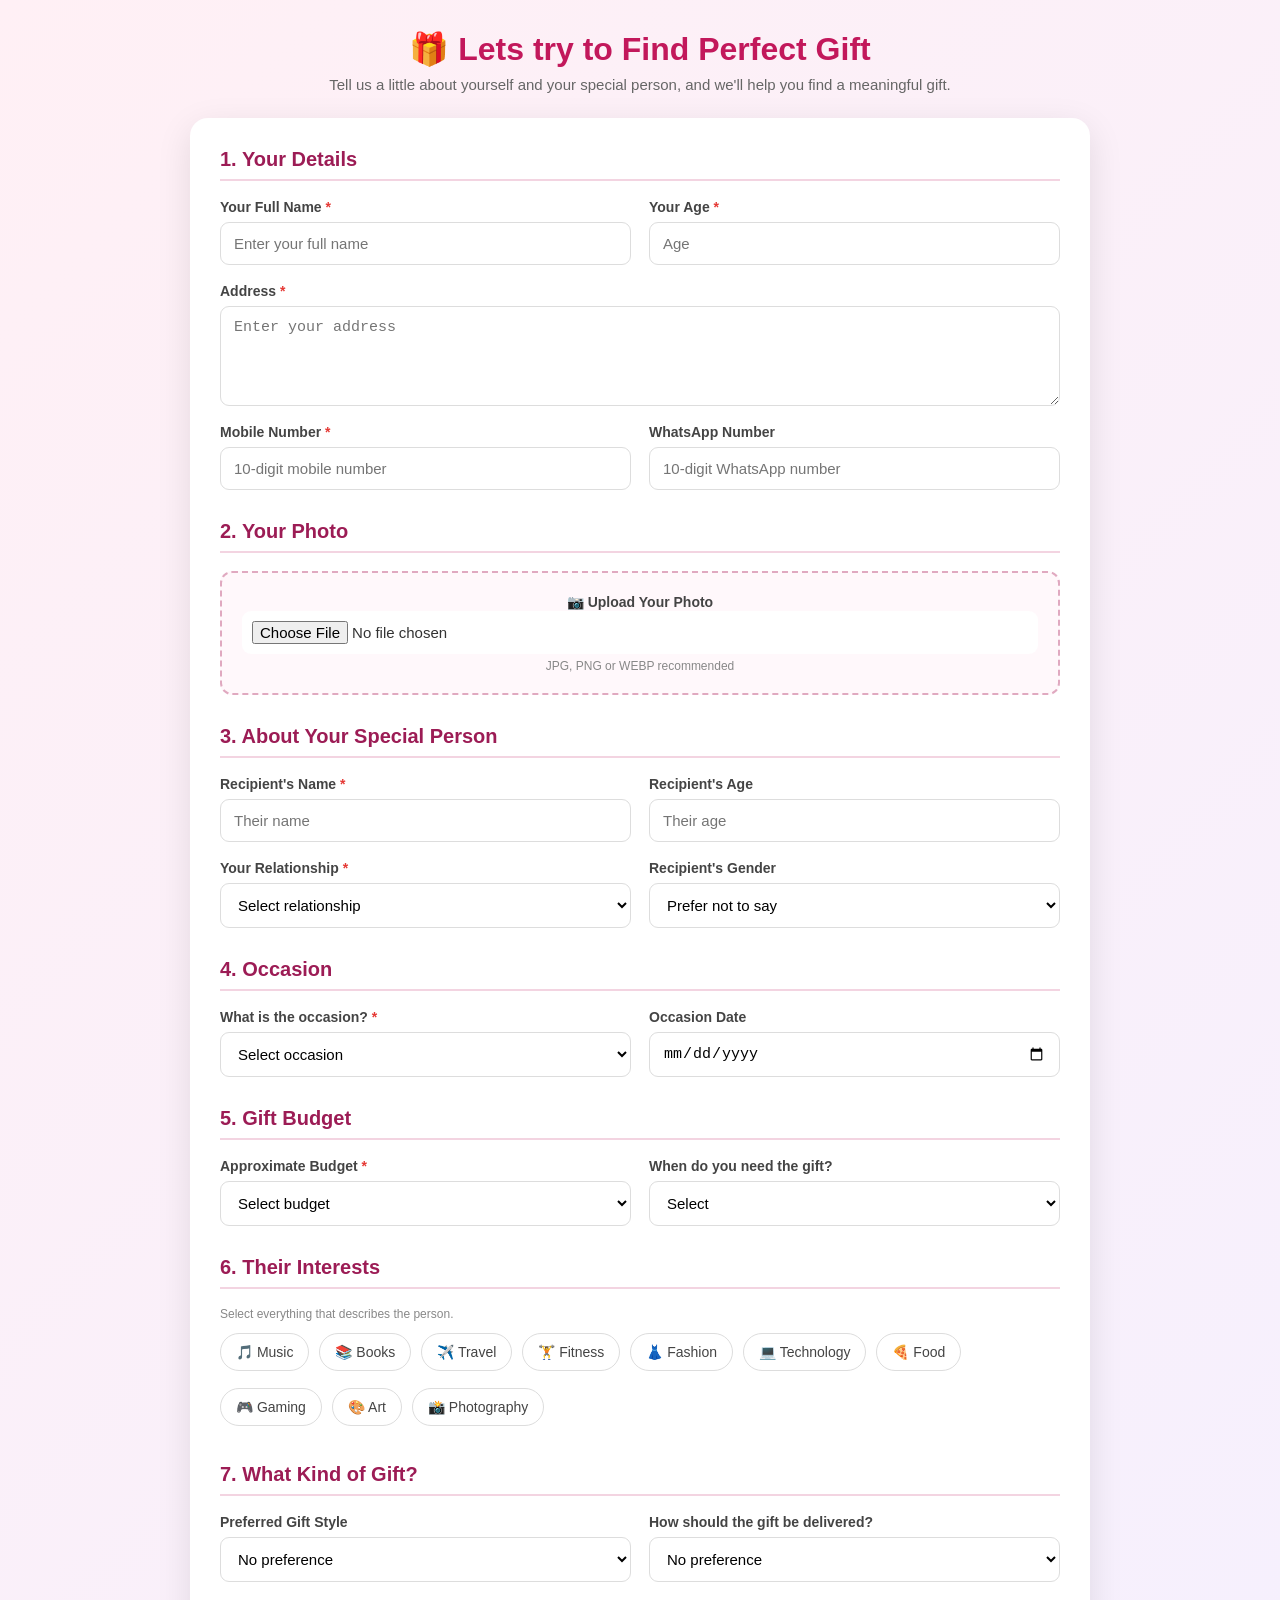
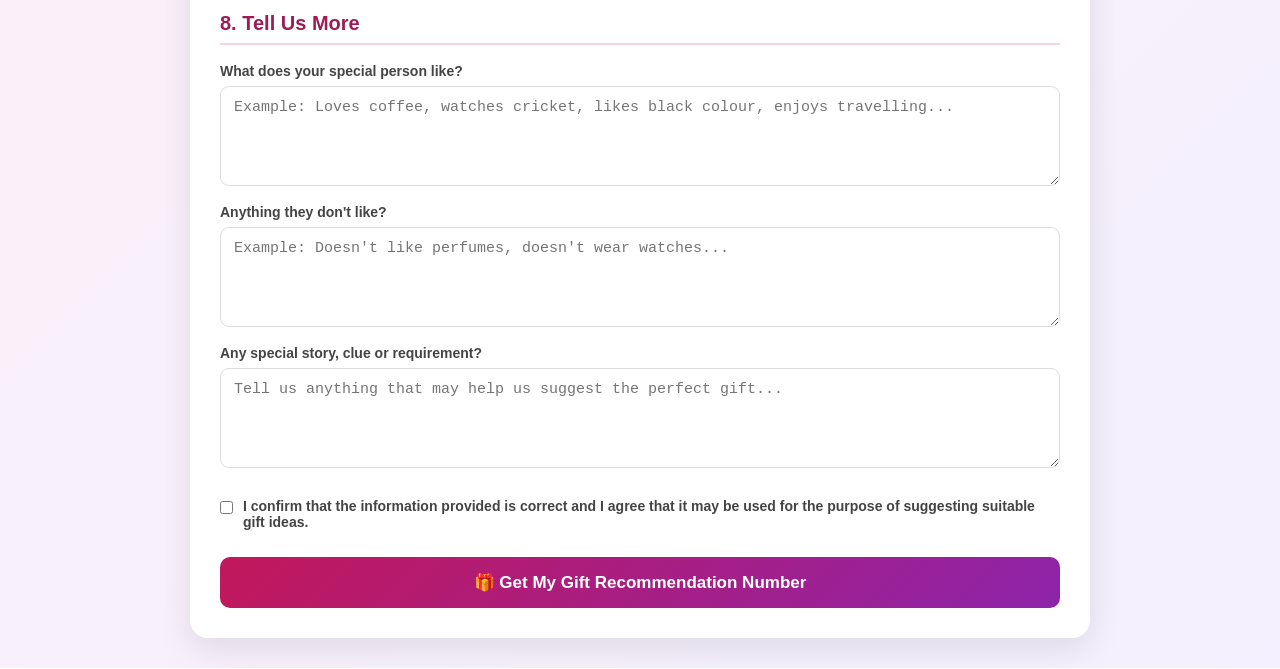
==== form.html @ f2bb09a5 "Add files via upload" ====
<!DOCTYPE html>
<html lang="en">
<head>
    <meta charset="UTF-8">
    <meta name="viewport" content="width=device-width, initial-scale=1.0">

    <title>Lets try to Find Perfect Gift</title>

    <style>
        * {
            box-sizing: border-box;
            margin: 0;
            padding: 0;
        }

        body {
            font-family: Arial, Helvetica, sans-serif;
            background: linear-gradient(135deg, #fff0f5, #f4f0ff);
            color: #333;
            min-height: 100vh;
            padding: 30px 15px;
        }

        .container {
            max-width: 900px;
            margin: auto;
        }

        .header {
            text-align: center;
            margin-bottom: 25px;
        }

        .header h1 {
            color: #c2185b;
            font-size: 32px;
            margin-bottom: 8px;
        }

        .header p {
            color: #666;
            font-size: 15px;
        }

        .form-card,
        .success-card {
            background: white;
            border-radius: 18px;
            padding: 30px;
            box-shadow: 0 10px 35px rgba(0,0,0,0.10);
        }

        .section {
            margin-bottom: 30px;
        }

        .section-title {
            font-size: 20px;
            color: #9c1c55;
            margin-bottom: 18px;
            padding-bottom: 8px;
            border-bottom: 2px solid #f3d4e1;
        }

        .row {
            display: grid;
            grid-template-columns: repeat(2, 1fr);
            gap: 18px;
            margin-bottom: 18px;
        }

        .field {
            display: flex;
            flex-direction: column;
        }

        .field.full {
            grid-column: 1 / -1;
        }

        label {
            font-size: 14px;
            font-weight: bold;
            margin-bottom: 7px;
            color: #444;
        }

        label span {
            color: #e53935;
        }

        input,
        select,
        textarea {
            width: 100%;
            border: 1px solid #ddd;
            border-radius: 9px;
            padding: 12px 13px;
            font-size: 15px;
            outline: none;
            transition: 0.2s;
            background: #fff;
        }

        input:focus,
        select:focus,
        textarea:focus {
            border-color: #c2185b;
            box-shadow: 0 0 0 3px rgba(194, 24, 91, 0.08);
        }

        textarea {
            min-height: 100px;
            resize: vertical;
        }

        .photo-box {
            border: 2px dashed #e0a9c0;
            border-radius: 12px;
            padding: 20px;
            text-align: center;
            background: #fff8fb;
        }

        .photo-box input {
            border: none;
            padding: 10px;
        }

        #photoPreview {
            display: none;
            max-width: 160px;
            max-height: 160px;
            border-radius: 12px;
            margin: 15px auto 0;
            object-fit: cover;
            border: 3px solid #f0c3d4;
        }

        .checkbox-group {
            display: flex;
            flex-wrap: wrap;
            gap: 10px;
        }

        .checkbox-item {
            position: relative;
        }

        .checkbox-item input {
            position: absolute;
            opacity: 0;
        }

        .checkbox-item label {
            display: block;
            padding: 10px 15px;
            border: 1px solid #ddd;
            border-radius: 20px;
            cursor: pointer;
            font-weight: normal;
            background: #fff;
            transition: 0.2s;
        }

        .checkbox-item input:checked + label {
            background: #c2185b;
            border-color: #c2185b;
            color: white;
        }

        .consent {
            display: flex;
            gap: 10px;
            align-items: flex-start;
            font-size: 13px;
            color: #666;
            margin-bottom: 20px;
        }

        .consent input {
            width: auto;
            margin-top: 3px;
        }

        .submit-btn {
            width: 100%;
            padding: 15px;
            border: none;
            border-radius: 10px;
            background: linear-gradient(135deg, #c2185b, #8e24aa);
            color: white;
            font-size: 17px;
            font-weight: bold;
            cursor: pointer;
            transition: 0.2s;
        }

        .submit-btn:hover {
            transform: translateY(-1px);
            box-shadow: 0 7px 20px rgba(194, 24, 91, 0.25);
        }

        .success-card {
            display: none;
            text-align: center;
        }

        .success-icon {
            font-size: 55px;
            margin-bottom: 10px;
        }

        .success-card h2 {
            color: #2e7d32;
            margin-bottom: 12px;
        }

        .form-number {
            background: #fff1f6;
            border: 2px dashed #c2185b;
            padding: 15px;
            border-radius: 10px;
            margin: 20px 0;
        }

        .form-number strong {
            display: block;
            font-size: 25px;
            color: #c2185b;
            letter-spacing: 2px;
            margin-top: 5px;
        }

        .success-actions {
            display: flex;
            gap: 12px;
            justify-content: center;
            margin-top: 20px;
        }

        .secondary-btn {
            padding: 11px 18px;
            border: 1px solid #c2185b;
            border-radius: 8px;
            background: white;
            color: #c2185b;
            cursor: pointer;
            font-weight: bold;
        }

        .hint {
            font-size: 12px;
            color: #888;
            margin-top: 5px;
        }

        @media (max-width: 650px) {
            body {
                padding: 15px 10px;
            }

            .form-card,
            .success-card {
                padding: 20px;
            }

            .row {
                grid-template-columns: 1fr;
            }

            .header h1 {
                font-size: 26px;
            }
        }

        @media print {
            body {
                background: white;
            }

            .success-card {
                box-shadow: none;
            }

            .success-actions {
                display: none;
            }
        }
    </style>
</head>

<body>

<div class="container">

    <div class="header">
        <h1>🎁 Lets try to Find Perfect Gift</h1>
        <p>
            Tell us a little about yourself and your special person,
            and we'll help you find a meaningful gift.
        </p>
    </div>

    <!-- FORM -->
    <form id="giftForm" class="form-card">

        <!-- PERSONAL DETAILS -->
        <div class="section">
            <h2 class="section-title">1. Your Details</h2>

            <div class="row">

                <div class="field">
                    <label for="name">Your Full Name <span>*</span></label>
                    <input
                        type="text"
                        id="name"
                        name="name"
                        placeholder="Enter your full name"
                        required
                    >
                </div>

                <div class="field">
                    <label for="age">Your Age <span>*</span></label>
                    <input
                        type="number"
                        id="age"
                        name="age"
                        min="1"
                        max="120"
                        placeholder="Age"
                        required
                    >
                </div>

                <div class="field full">
                    <label for="address">Address <span>*</span></label>
                    <textarea
                        id="address"
                        name="address"
                        placeholder="Enter your address"
                        required
                    ></textarea>
                </div>

                <div class="field">
                    <label for="mobile">Mobile Number <span>*</span></label>
                    <input
                        type="tel"
                        id="mobile"
                        name="mobile"
                        placeholder="10-digit mobile number"
                        pattern="[0-9]{10}"
                        maxlength="10"
                        required
                    >
                </div>

                <div class="field">
                    <label for="whatsapp">WhatsApp Number</label>
                    <input
                        type="tel"
                        id="whatsapp"
                        name="whatsapp"
                        placeholder="10-digit WhatsApp number"
                        pattern="[0-9]{10}"
                        maxlength="10"
                    >
                </div>

            </div>
        </div>


        <!-- PHOTO -->
        <div class="section">
            <h2 class="section-title">2. Your Photo</h2>

            <div class="photo-box">
                <label for="photo">
                    📷 Upload Your Photo
                </label>

                <input
                    type="file"
                    id="photo"
                    name="photo"
                    accept="image/*"
                >

                <p class="hint">
                    JPG, PNG or WEBP recommended
                </p>

                <img id="photoPreview" alt="Photo Preview">
            </div>
        </div>


        <!-- RECIPIENT DETAILS -->
        <div class="section">
            <h2 class="section-title">3. About Your Special Person</h2>

            <div class="row">

                <div class="field">
                    <label for="recipientName">
                        Recipient's Name <span>*</span>
                    </label>

                    <input
                        type="text"
                        id="recipientName"
                        name="recipientName"
                        placeholder="Their name"
                        required
                    >
                </div>

                <div class="field">
                    <label for="recipientAge">
                        Recipient's Age
                    </label>

                    <input
                        type="number"
                        id="recipientAge"
                        name="recipientAge"
                        min="1"
                        max="120"
                        placeholder="Their age"
                    >
                </div>

                <div class="field">
                    <label for="relationship">
                        Your Relationship <span>*</span>
                    </label>

                    <select id="relationship" name="relationship" required>
                        <option value="">Select relationship</option>
                        <option>Best Friend</option>
                        <option>Close Friend</option>
                        <option>Boyfriend</option>
                        <option>Girlfriend</option>
                        <option>Husband</option>
                        <option>Wife</option>
                        <option>Brother</option>
                        <option>Sister</option>
                        <option>Parent</option>
                        <option>Child</option>
                        <option>Colleague</option>
                        <option>Other</option>
                    </select>
                </div>

                <div class="field">
                    <label for="gender">
                        Recipient's Gender
                    </label>

                    <select id="gender" name="gender">
                        <option value="">Prefer not to say</option>
                        <option>Male</option>
                        <option>Female</option>
                        <option>Non-binary</option>
                        <option>Other</option>
                    </select>
                </div>

            </div>
        </div>


        <!-- OCCASION -->
        <div class="section">
            <h2 class="section-title">4. Occasion</h2>

            <div class="row">

                <div class="field">
                    <label for="occasion">
                        What is the occasion? <span>*</span>
                    </label>

                    <select id="occasion" name="occasion" required>
                        <option value="">Select occasion</option>
                        <option>Birthday</option>
                        <option>Anniversary</option>
                        <option>Valentine's Day</option>
                        <option>Friendship</option>
                        <option>Wedding</option>
                        <option>Engagement</option>
                        <option>Graduation</option>
                        <option>Thank You</option>
                        <option>Apology</option>
                        <option>Just Because</option>
                        <option>Festival</option>
                        <option>Other</option>
                    </select>
                </div>

                <div class="field">
                    <label for="date">
                        Occasion Date
                    </label>

                    <input
                        type="date"
                        id="date"
                        name="date"
                    >
                </div>

            </div>
        </div>


        <!-- BUDGET -->
        <div class="section">
            <h2 class="section-title">5. Gift Budget</h2>

            <div class="row">

                <div class="field">
                    <label for="budget">
                        Approximate Budget <span>*</span>
                    </label>

                    <select id="budget" name="budget" required>
                        <option value="">Select budget</option>
                        <option>Below ₹500</option>
                        <option>₹500 - ₹1,000</option>
                        <option>₹1,000 - ₹2,500</option>
                        <option>₹2,500 - ₹5,000</option>
                        <option>₹5,000 - ₹10,000</option>
                        <option>₹10,000 - ₹25,000</option>
                        <option>Above ₹25,000</option>
                    </select>
                </div>

                <div class="field">
                    <label for="urgency">
                        When do you need the gift?
                    </label>

                    <select id="urgency" name="urgency">
                        <option value="">Select</option>
                        <option>Today</option>
                        <option>Within 2-3 days</option>
                        <option>Within a week</option>
                        <option>Within a month</option>
                        <option>No specific date</option>
                    </select>
                </div>

            </div>
        </div>


        <!-- INTERESTS -->
        <div class="section">
            <h2 class="section-title">6. Their Interests</h2>

            <p class="hint" style="margin-bottom:12px;">
                Select everything that describes the person.
            </p>

            <div class="checkbox-group">

                <div class="checkbox-item">
                    <input type="checkbox" id="music" name="interests" value="Music">
                    <label for="music">🎵 Music</label>
                </div>

                <div class="checkbox-item">
                    <input type="checkbox" id="books" name="interests" value="Books">
                    <label for="books">📚 Books</label>
                </div>

                <div class="checkbox-item">
                    <input type="checkbox" id="travel" name="interests" value="Travel">
                    <label for="travel">✈️ Travel</label>
                </div>

                <div class="checkbox-item">
                    <input type="checkbox" id="fitness" name="interests" value="Fitness">
                    <label for="fitness">🏋️ Fitness</label>
                </div>

                <div class="checkbox-item">
                    <input type="checkbox" id="fashion" name="interests" value="Fashion">
                    <label for="fashion">👗 Fashion</label>
                </div>

                <div class="checkbox-item">
                    <input type="checkbox" id="technology" name="interests" value="Technology">
                    <label for="technology">💻 Technology</label>
                </div>

                <div class="checkbox-item">
                    <input type="checkbox" id="food" name="interests" value="Food">
                    <label for="food">🍕 Food</label>
                </div>

                <div class="checkbox-item">
                    <input type="checkbox" id="gaming" name="interests" value="Gaming">
                    <label for="gaming">🎮 Gaming</label>
                </div>

                <div class="checkbox-item">
                    <input type="checkbox" id="art" name="interests" value="Art">
                    <label for="art">🎨 Art</label>
                </div>

                <div class="checkbox-item">
                    <input type="checkbox" id="photography" name="interests" value="Photography">
                    <label for="photography">📸 Photography</label>
                </div>

            </div>
        </div>


        <!-- GIFT STYLE -->
        <div class="section">
            <h2 class="section-title">7. What Kind of Gift?</h2>

            <div class="row">

                <div class="field">
                    <label for="giftStyle">
                        Preferred Gift Style
                    </label>

                    <select id="giftStyle" name="giftStyle">
                        <option value="">No preference</option>
                        <option>Useful / Practical</option>
                        <option>Romantic</option>
                        <option>Emotional / Sentimental</option>
                        <option>Luxury</option>
                        <option>Funny</option>
                        <option>Personalized</option>
                        <option>Handmade</option>
                        <option>Experience / Trip</option>
                        <option>Surprise Gift</option>
                    </select>
                </div>

                <div class="field">
                    <label for="delivery">
                        How should the gift be delivered?
                    </label>

                    <select id="delivery" name="delivery">
                        <option value="">No preference</option>
                        <option>I'll give it personally</option>
                        <option>Deliver to recipient</option>
                        <option>Digital gift</option>
                        <option>Not decided</option>
                    </select>
                </div>

            </div>
        </div>


        <!-- CLUES -->
        <div class="section">
            <h2 class="section-title">8. Tell Us More</h2>

            <div class="row">

                <div class="field full">
                    <label for="likes">
                        What does your special person like?
                    </label>

                    <textarea
                        id="likes"
                        name="likes"
                        placeholder="Example: Loves coffee, watches cricket, likes black colour, enjoys travelling..."
                    ></textarea>
                </div>

                <div class="field full">
                    <label for="dislikes">
                        Anything they don't like?
                    </label>

                    <textarea
                        id="dislikes"
                        name="dislikes"
                        placeholder="Example: Doesn't like perfumes, doesn't wear watches..."
                    ></textarea>
                </div>

                <div class="field full">
                    <label for="message">
                        Any special story, clue or requirement?
                    </label>

                    <textarea
                        id="message"
                        name="message"
                        placeholder="Tell us anything that may help us suggest the perfect gift..."
                    ></textarea>
                </div>

            </div>
        </div>


        <!-- CONSENT -->
        <div class="consent">
            <input
                type="checkbox"
                id="consent"
                required
            >

            <label for="consent">
                I confirm that the information provided is correct and
                I agree that it may be used for the purpose of suggesting
                suitable gift ideas.
            </label>
        </div>


        <button type="submit" class="submit-btn">
            🎁 Get My Gift Recommendation Number
        </button>

    </form>


    <!-- SUCCESS -->
    <div id="successCard" class="success-card">

        <div class="success-icon">🎉</div>

        <h2>Form Submitted Successfully!</h2>

        <p>
            Thank you for sharing the details.
            Your gift recommendation request has been registered.
        </p>

        <div class="form-number">
            Your Form Number

            <strong id="formNumber">
                GIFT-000000
            </strong>
        </div>

        <p>
            Please save this number for future reference.
        </p>

        <div class="success-actions">

            <button
                class="secondary-btn"
                onclick="window.print()"
            >
                🖨️ Print
            </button>

            <button
                class="secondary-btn"
                onclick="startNewForm()"
            >
                New Form
            </button>

        </div>

    </div>

</div>


<script>

    /*
        PHOTO PREVIEW
    */

    const photoInput = document.getElementById("photo");
    const photoPreview = document.getElementById("photoPreview");

    photoInput.addEventListener("change", function () {

        const file = this.files[0];

        if (!file) {
            photoPreview.style.display = "none";
            return;
        }

        if (!file.type.startsWith("image/")) {
            alert("Please select an image file.");
            this.value = "";
            return;
        }

        const reader = new FileReader();

        reader.onload = function (event) {

            photoPreview.src = event.target.result;
            photoPreview.style.display = "block";

        };

        reader.readAsDataURL(file);

    });


    /*
        GENERATE FORM NUMBER

        Example:
        GIFT-20260913-4832
    */

    function generateFormNumber() {

        const now = new Date();

        const year = now.getFullYear();

        const month = String(
            now.getMonth() + 1
        ).padStart(2, "0");

        const day = String(
            now.getDate()
        ).padStart(2, "0");

        const random = Math.floor(
            1000 + Math.random() * 9000
        );

        return `GIFT-${year}${month}${day}-${random}`;

    }


    /*
        FORM SUBMISSION
    */

    const form = document.getElementById("giftForm");

    form.addEventListener("submit", function(event) {

        event.preventDefault();

        if (!form.checkValidity()) {

            form.reportValidity();

            return;

        }

        const formNumber = generateFormNumber();

        document.getElementById("formNumber").textContent =
            formNumber;

        /*
            Save basic data locally.

            IMPORTANT:
            This is only for demonstration.
            For a real website, send the data to
            your backend/database using fetch().
        */

        const formData = new FormData(form);

        const data = {};

        formData.forEach((value, key) => {

            if (data[key]) {

                if (!Array.isArray(data[key])) {
                    data[key] = [data[key]];
                }

                data[key].push(value);

            } else {

                data[key] = value;

            }

        });

        data.formNumber = formNumber;

        localStorage.setItem(
            "lastGiftForm",
            JSON.stringify(data)
        );


        /*
            Hide form and show confirmation.
        */

        form.style.display = "none";

        document.getElementById("successCard").style.display =
            "block";

        window.scrollTo({
            top: 0,
            behavior: "smooth"
        });

    });


    /*
        START NEW FORM
    */

    function startNewForm() {

        form.reset();

        photoPreview.src = "";
        photoPreview.style.display = "none";

        document.getElementById("successCard").style.display =
            "none";

        form.style.display = "block";

        window.scrollTo({
            top: 0,
            behavior: "smooth"
        });

    }

</script>

</body>
</html>
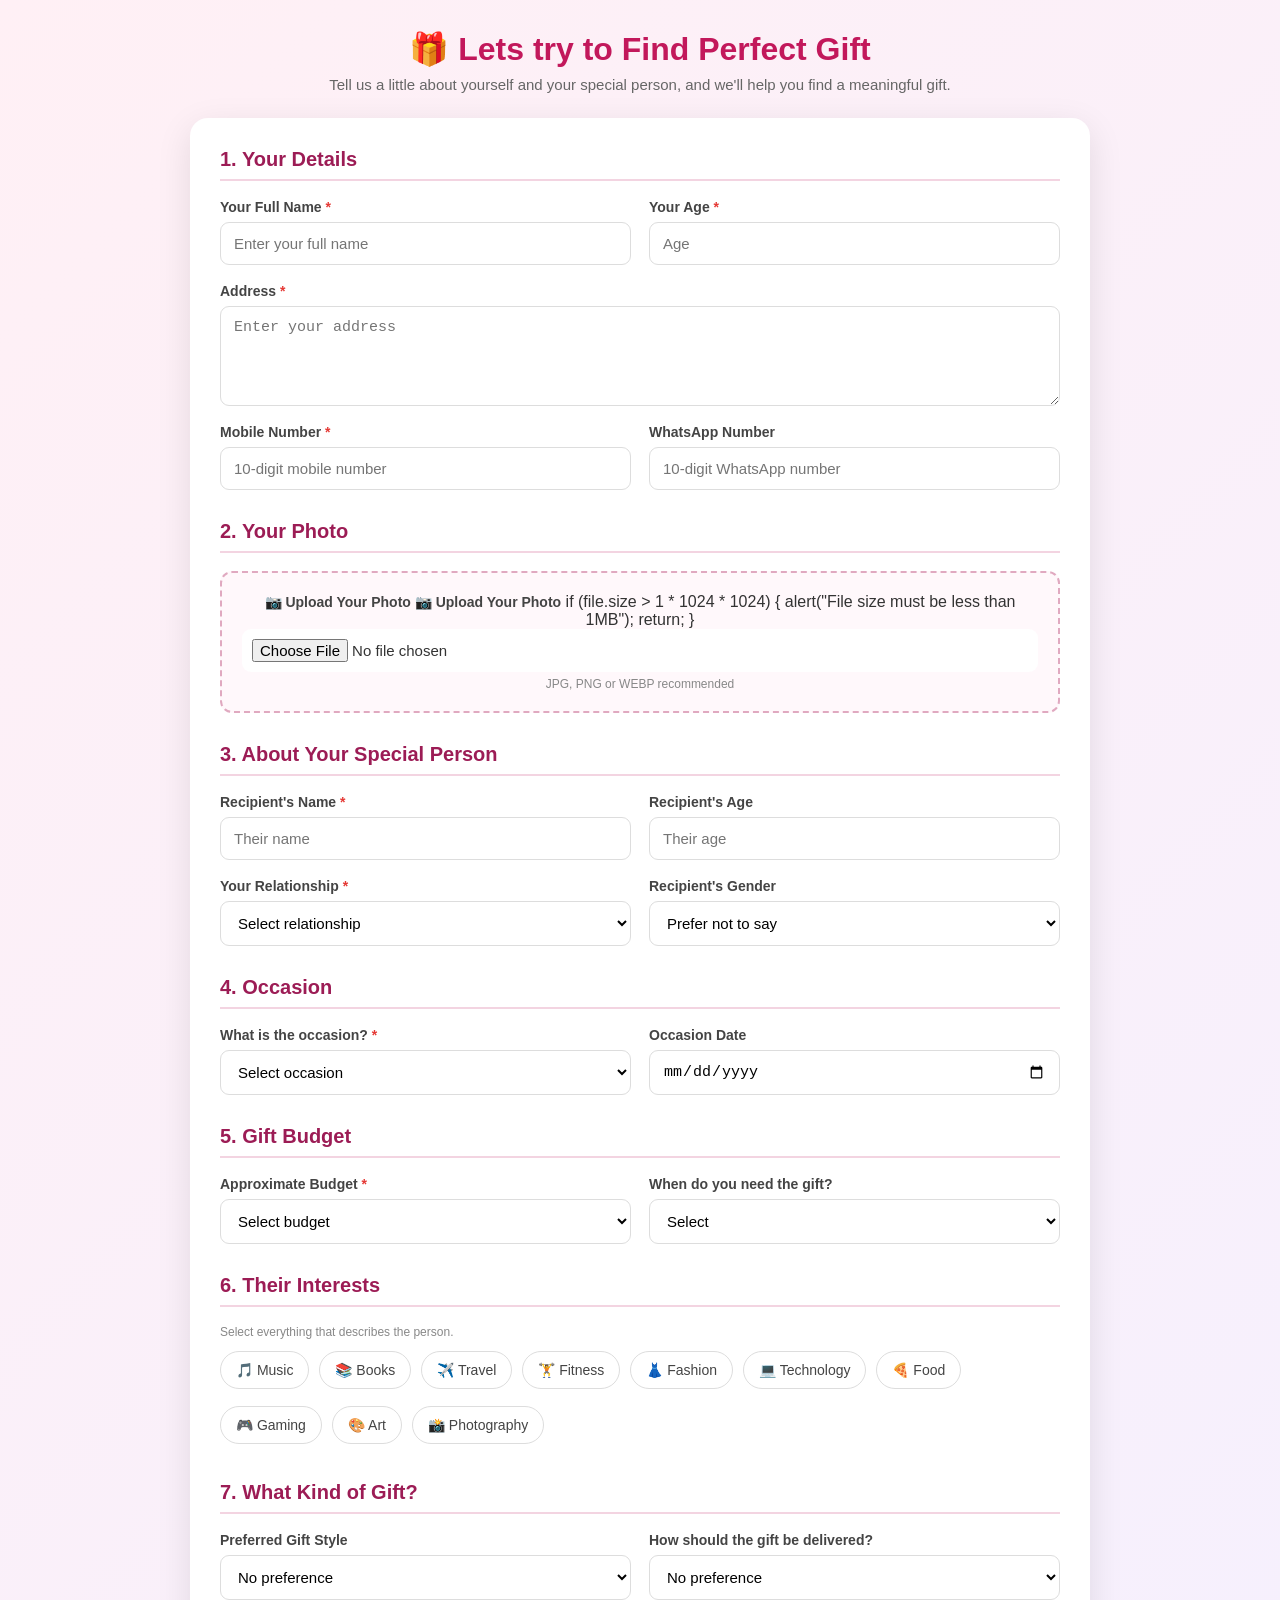
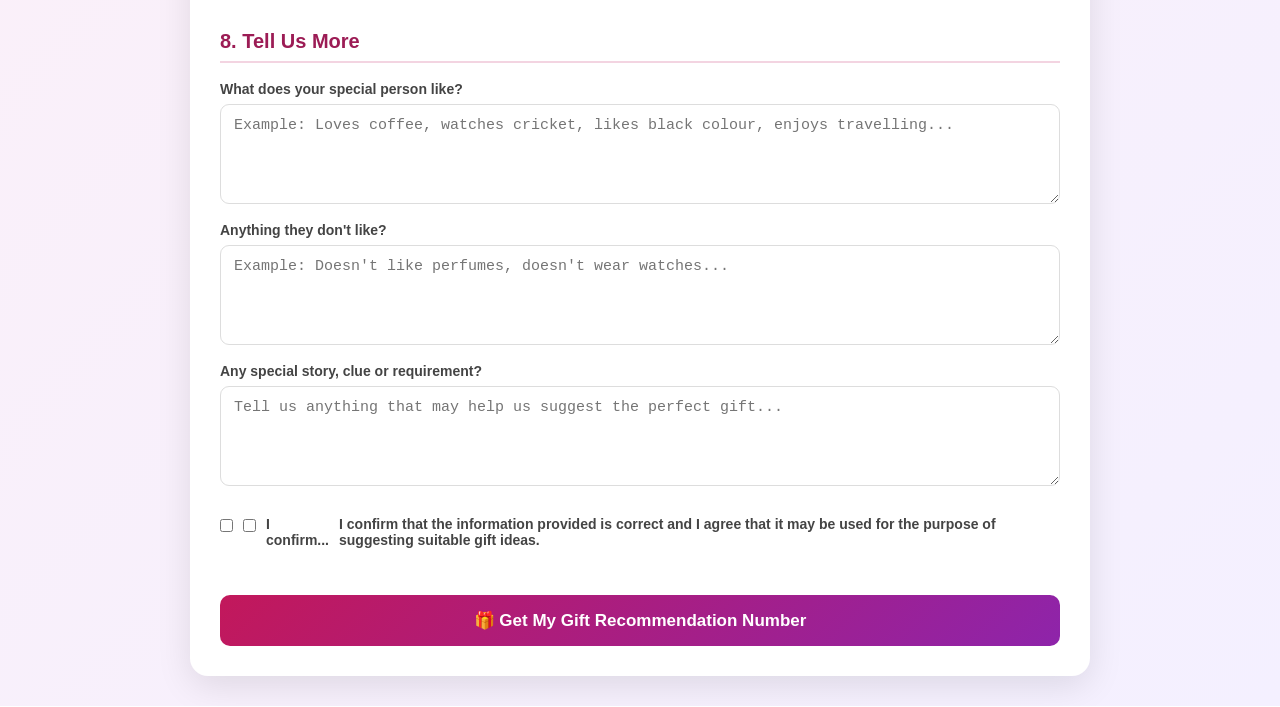
==== commit 322cda82: "update image max size and consent checkbox max size image 1 mb, check box before consent massage" ====
--- a/form.html
+++ b/form.html
@@ -382,7 +382,15 @@
                 <label for="photo">
                     📷 Upload Your Photo
                 </label>
-
+                <!-- Fix photo label accessibility -->
+            <label for="photo">📷 Upload Your Photo</label>
+            
+            <!-- Add max file size validation in JavaScript -->
+            if (file.size > 1 * 1024 * 1024) {
+                alert("File size must be less than 1MB");
+                return;
+            }
+                     
                 <input
                     type="file"
                     id="photo"
@@ -720,14 +728,17 @@
                 id="consent"
                 required
             >
-
+            <!-- Improve consent label association -->
+            <div class="consent">
+                <input type="checkbox" id="consent" required>
+                <label for="consent">I confirm...</label>
+            </div>
             <label for="consent">
                 I confirm that the information provided is correct and
                 I agree that it may be used for the purpose of suggesting
                 suitable gift ideas.
             </label>
         </div>
-
 
         <button type="submit" class="submit-btn">
             🎁 Get My Gift Recommendation Number
